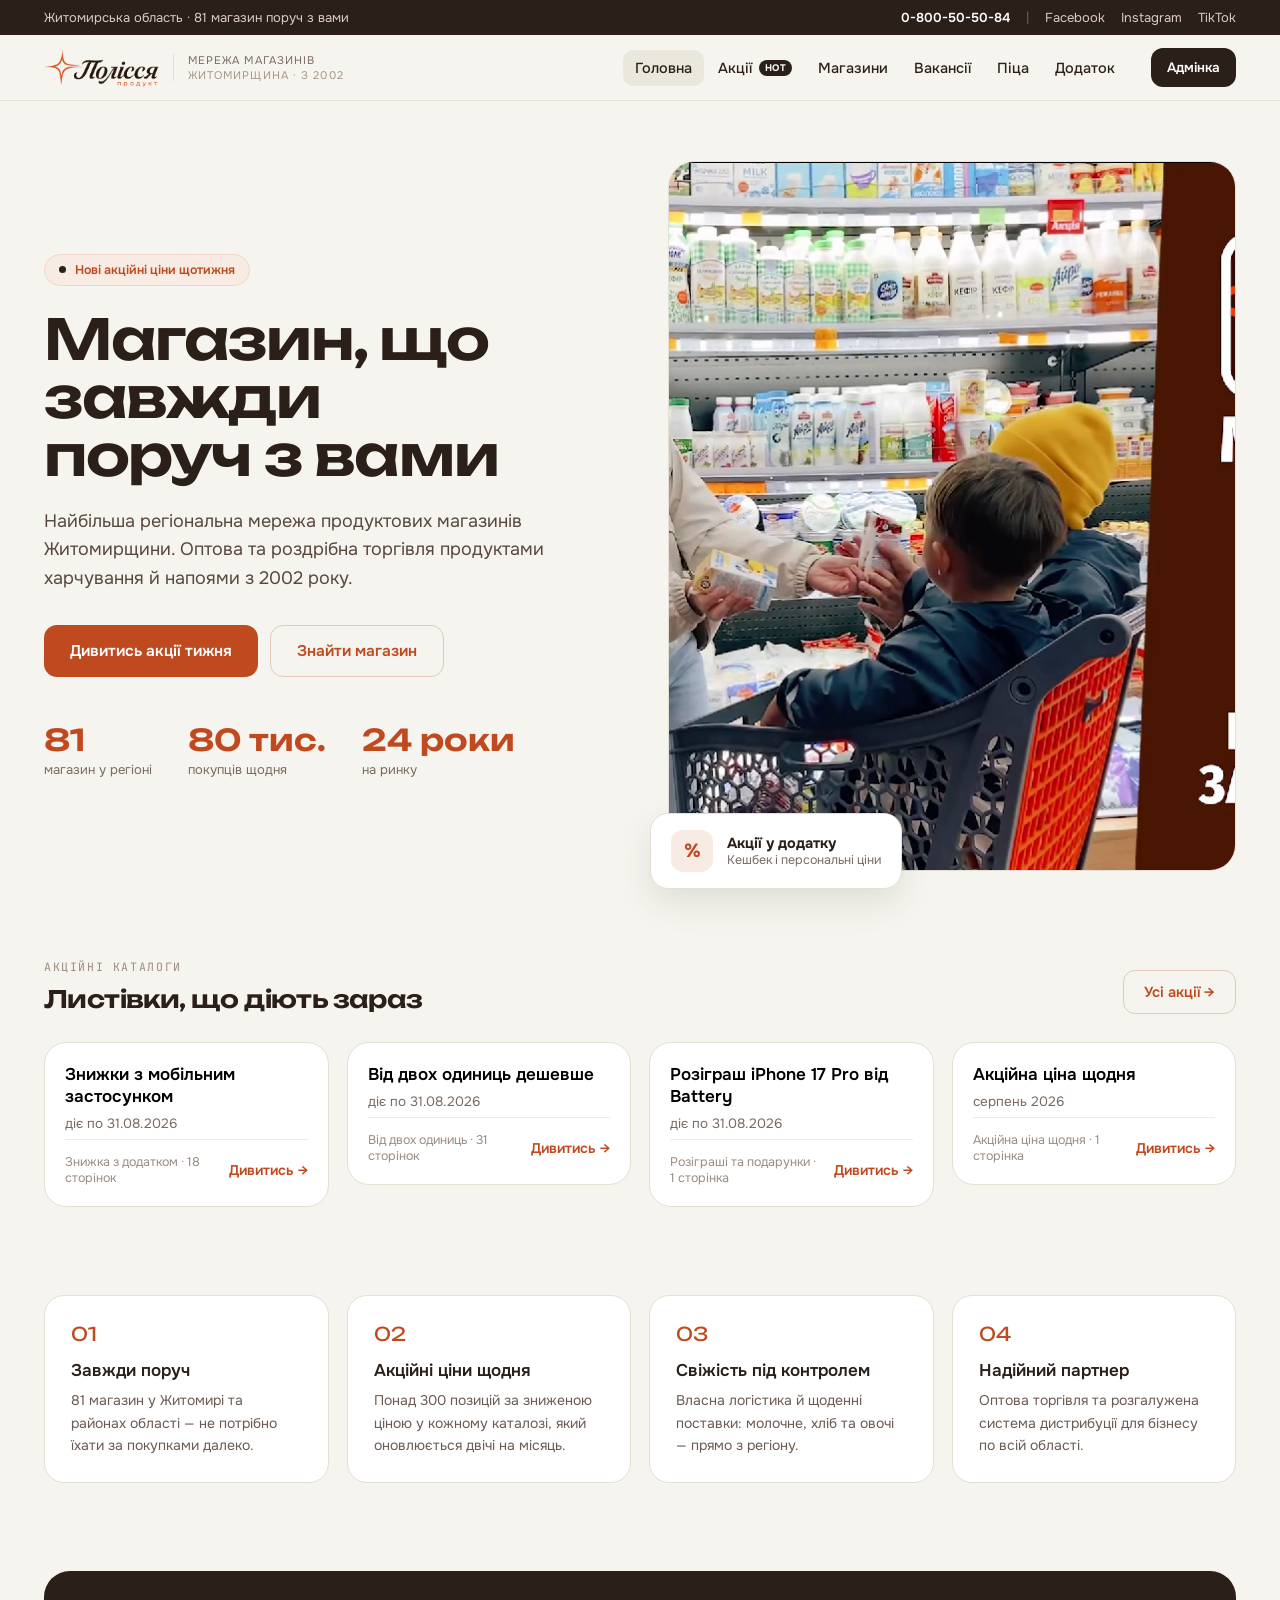
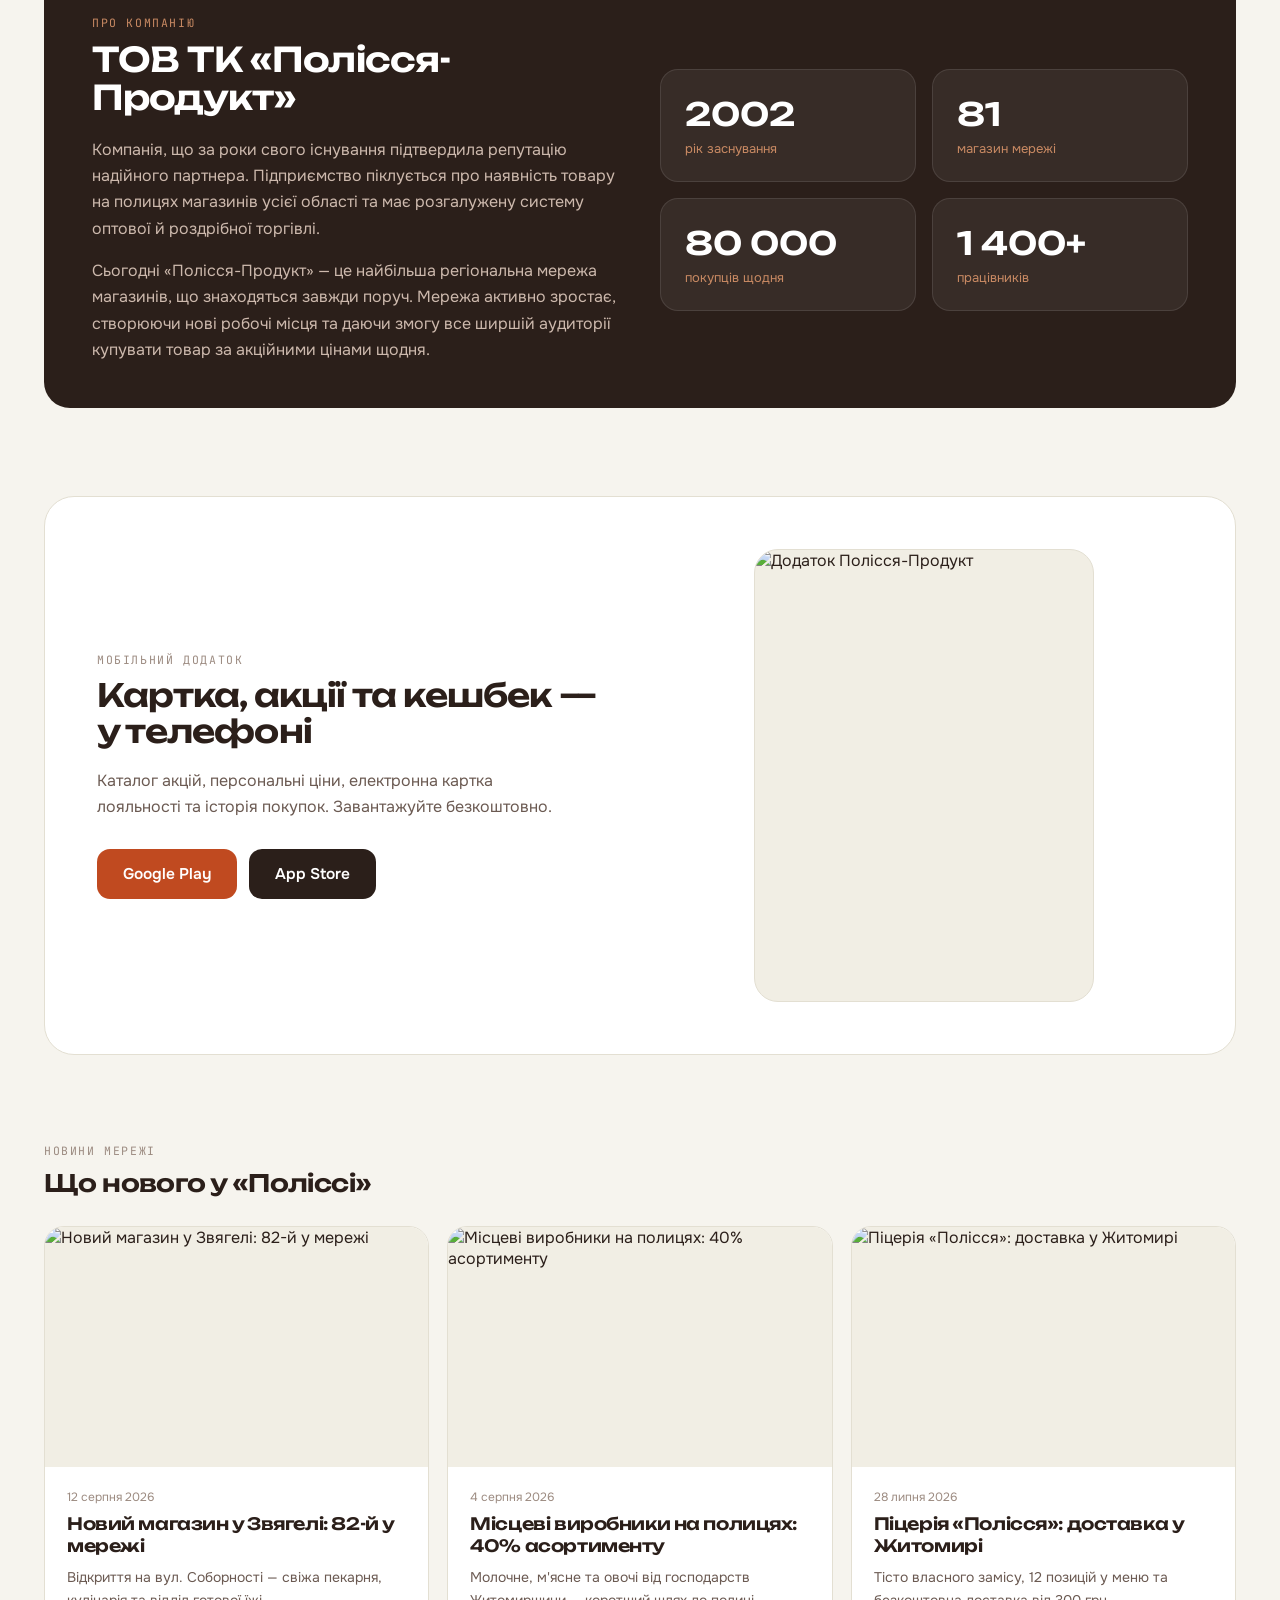
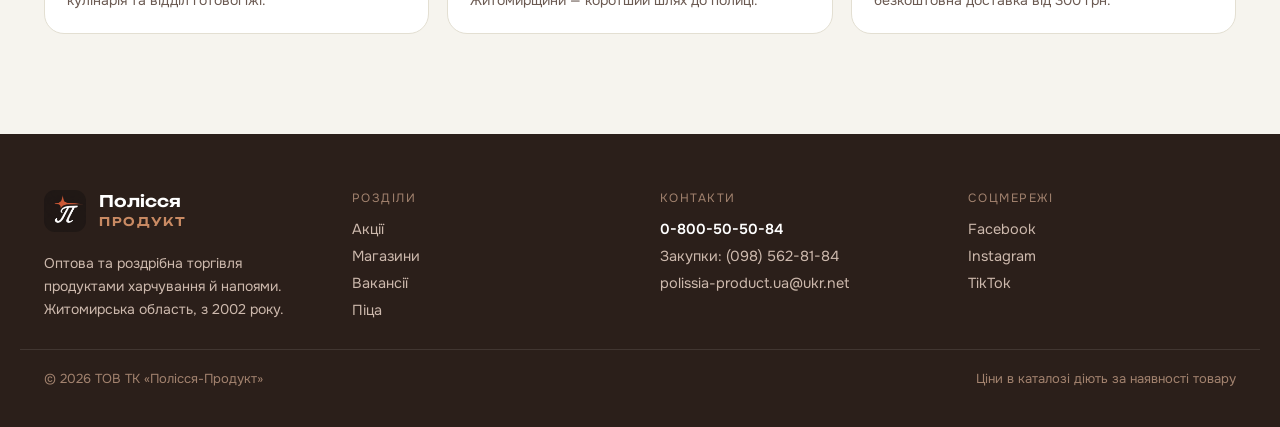
==== index.html @ ad2a41bc "Add files via upload" ====
<!DOCTYPE html>
<html lang="uk">
<head>
<meta charset="utf-8">
<meta name="viewport" content="width=device-width, initial-scale=1">
<title>Полісся-Продукт — мережа магазинів Житомирщини</title>
<meta name="description" content="ТОВ ТК «Полісся-Продукт» — найбільша регіональна мережа продуктових магазинів Житомирської області. 81 магазин, акційні каталоги, мобільний додаток з кешбеком, піцерії та вакансії.">
<meta name="keywords" content="Полісся-Продукт, магазини Житомир, акції Житомирщина, каталог акцій, піца Житомир, вакансії Житомир">
<link rel="canonical" href="https://polissya-product.ua/">
<meta property="og:type" content="website">
<meta property="og:locale" content="uk_UA">
<meta property="og:site_name" content="Полісся-Продукт">
<meta property="og:title" content="Полісся-Продукт — магазин, що завжди поруч">
<meta property="og:description" content="81 магазин у Житомирській області, акційні ціни щодня, мобільний додаток із кешбеком 1%.">
<meta property="og:image" content="assets/logo-trim.png">
<link rel="icon" type="image/png" href="assets/favicon.png">
<link rel="preconnect" href="https://fonts.googleapis.com">
<link rel="preconnect" href="https://fonts.gstatic.com" crossorigin>
<link href="https://fonts.googleapis.com/css2?family=Unbounded:wght@500;600;700&family=Onest:wght@400;500;600;700&family=JetBrains+Mono:wght@400;500&display=swap" rel="stylesheet">
<link rel="stylesheet" href="styles.css">
<script type="application/ld+json">
{
  "@context": "https://schema.org",
  "@type": "GroceryStore",
  "name": "ТОВ ТК «Полісся-Продукт»",
  "description": "Найбільша регіональна мережа продуктових магазинів Житомирської області. Заснована у 2002 році.",
  "foundingDate": "2002",
  "telephone": "0-800-50-50-84",
  "email": "polissia-product.ua@ukr.net",
  "areaServed": "Житомирська область, Україна",
  "sameAs": [
    "https://www.facebook.com/@PolissiaProduct",
    "https://www.instagram.com/polissya_product/",
    "https://www.tiktok.com/@polissya_product"
  ]
}
</script>
</head>
<body>

<div class="topbar">
  <div class="wrap topbar__in">
    <span>Житомирська область · 81 магазин поруч з вами</span>
    <div class="topbar__links">
      <a class="strong" href="tel:0800505084">0-800-50-50-84</a>
      <span class="sep">|</span>
      <a href="https://www.facebook.com/@PolissiaProduct">Facebook</a>
      <a href="https://www.instagram.com/polissya_product/">Instagram</a>
      <a href="https://www.tiktok.com/@polissya_product">TikTok</a>
    </div>
  </div>
</div>

<header class="site-header">
  <div class="wrap site-header__in">
    <button class="brand" data-nav="home" type="button">
      <img src="assets/logo-trim.png" alt="Полісся Продукт">
      <span class="brand__meta">
        <span>мережа магазинів</span>
        <span>Житомирщина · з 2002</span>
      </span>
    </button>
    <nav class="nav" id="nav">
      <button class="nav__btn" data-nav="home" type="button">Головна</button>
      <button class="nav__btn" data-nav="aktsii" type="button">Акції<span class="tag-hot">HOT</span></button>
      <button class="nav__btn" data-nav="stores" type="button">Магазини</button>
      <button class="nav__btn" data-nav="vacancies" type="button">Вакансії</button>
      <button class="nav__btn" data-nav="pizza" type="button">Піца</button>
      <button class="nav__btn" data-nav="app" type="button">Додаток</button>
    </nav>
    <button class="btn btn--dark btn--sm" id="adminLink" data-nav="admin" type="button" hidden>Адмінка</button>
  </div>
</header>

<div id="view"></div>

<footer class="site-footer">
  <div class="wrap site-footer__in">
    <div>
      <div class="site-footer__brand">
        <img src="assets/favicon.png" alt="">
        <h3>Полісся<br><span>продукт</span></h3>
      </div>
      <p>Оптова та роздрібна торгівля продуктами харчування й напоями. Житомирська область, з 2002 року.</p>
    </div>
    <div>
      <div class="site-footer__cap">Розділи</div>
      <div class="site-footer__col">
        <button data-nav="aktsii" type="button">Акції</button>
        <button data-nav="stores" type="button">Магазини</button>
        <button data-nav="vacancies" type="button">Вакансії</button>
        <button data-nav="pizza" type="button">Піца</button>
      </div>
    </div>
    <div>
      <div class="site-footer__cap">Контакти</div>
      <div class="site-footer__col">
        <a class="strong" href="tel:0800505084">0-800-50-50-84</a>
        <a href="tel:0985628184">Закупки: (098) 562-81-84</a>
        <a href="mailto:polissia-product.ua@ukr.net">polissia-product.ua@ukr.net</a>
      </div>
    </div>
    <div>
      <div class="site-footer__cap">Соцмережі</div>
      <div class="site-footer__col">
        <a href="https://www.facebook.com/@PolissiaProduct">Facebook</a>
        <a href="https://www.instagram.com/polissya_product/">Instagram</a>
        <a href="https://www.tiktok.com/@polissya_product">TikTok</a>
      </div>
    </div>
  </div>
  <div class="wrap site-footer__bar">
    <span id="secretTap">© 2026 ТОВ ТК «Полісся-Продукт»</span>
    <span>Ціни в каталозі діють за наявності товару</span>
  </div>
</footer>

<div id="modalRoot"></div>

<script src="data.js"></script>
<script src="app.js"></script>
</body>
</html>
---- styles.css ----
:root{
  --bg:#f6f4ee; --ink:#2b1f1a; --ink-2:#57483f; --muted:#6b5a52; --muted-2:#7a6a62;
  --faint:#9c8b81; --faint-2:#a9968b; --line:#e3dfd2; --line-2:#efece2; --tint:#f1eee4;
  --card:#fff; --brand:#c04a20; --brand-dark:#a33d19; --brand-deep:#8c3313;
  --brand-soft:#f8ebe3; --brand-line:#efd8c9; --brand-line-2:#e0cbbd;
  --dark:#2b1f1a; --dark-ink:#f6efe9; --dark-muted:#cdb9ad; --dark-accent:#c98a63;
  --sans:'Onest',system-ui,-apple-system,sans-serif;
  --display:'Unbounded',var(--sans); --mono:'JetBrains Mono',ui-monospace,monospace;
  --pad:clamp(15px,4vw,24px);
}
*{box-sizing:border-box}
html,body{margin:0;padding:0}
body{background:var(--bg);color:var(--ink);font-family:var(--sans);-webkit-font-smoothing:antialiased;min-height:100vh}
img{display:block}
a{color:var(--brand);text-decoration:none}
a:hover{color:var(--brand-deep)}
input,select,button,textarea{font-family:inherit}
::selection{background:#f7ddcd}
h1,h2,h3{font-family:var(--display);font-weight:600;letter-spacing:-.025em;margin:0}
p{margin:0}
.wrap{max-width:1240px;margin:0 auto;padding-left:var(--pad);padding-right:var(--pad)}
.eyebrow{font-family:var(--mono);font-size:11.5px;letter-spacing:.14em;text-transform:uppercase;color:var(--faint);margin-bottom:10px}
.sr{position:absolute;width:1px;height:1px;overflow:hidden;clip:rect(0 0 0 0)}

/* ---------- top bar + header ---------- */
.topbar{background:var(--dark);color:#dccbc1;font-size:13px}
.topbar__in{display:flex;align-items:center;justify-content:space-between;gap:16px;flex-wrap:wrap;padding-top:9px;padding-bottom:9px}
.topbar__links{display:flex;gap:16px;align-items:center;flex-wrap:wrap}
.topbar a{color:#dccbc1}
.topbar a.strong{color:#fff;font-weight:600}
.topbar .sep{opacity:.35}

.site-header{position:sticky;top:0;z-index:40;background:rgba(246,244,238,.93);backdrop-filter:blur(12px);border-bottom:1px solid var(--line)}
.site-header__in{display:flex;align-items:center;gap:16px;flex-wrap:wrap;padding-top:13px;padding-bottom:13px}
.brand{display:flex;align-items:center;gap:14px;cursor:pointer;flex-shrink:0;background:none;border:0;padding:0}
.brand img{height:38px;width:auto}
.brand__meta{line-height:1.1;padding-left:14px;border-left:1px solid var(--line);text-align:left}
.brand__meta span{display:block;font-size:11px;letter-spacing:.1em;text-transform:uppercase;color:var(--muted-2)}
.brand__meta span+span{color:var(--faint-2);margin-top:3px}
.nav{display:flex;gap:2px;margin-left:auto;align-items:center;flex-wrap:wrap;min-width:0}
.nav__btn{border:0;background:transparent;font-size:14.5px;font-weight:500;color:var(--ink);padding:9px 12px;border-radius:10px;cursor:pointer;display:flex;align-items:center;gap:7px;white-space:nowrap}
.nav__btn:hover{background:#eae7dc}
.nav__btn[aria-current="page"]{background:#eae7dc}
.tag-hot{background:var(--dark);color:#fff;font-size:9.5px;font-weight:700;padding:2px 6px;border-radius:20px;letter-spacing:.05em}
#adminLink{margin-left:8px;padding:11px 16px;font-size:13.5px;flex-shrink:0}

/* ---------- buttons ---------- */
.btn{border:0;border-radius:13px;padding:15px 26px;font-size:15.5px;font-weight:600;cursor:pointer;display:inline-block;text-align:center}
.btn--primary{background:var(--brand);color:#fff}
.btn--primary:hover{background:var(--brand-dark);color:#fff}
.btn--ghost{background:transparent;color:var(--brand);border:1.5px solid var(--brand-line-2)}
.btn--ghost:hover{background:#eae7dc;color:var(--brand)}
.btn--dark{background:var(--dark);color:#fff}
.btn--dark:hover{background:#000;color:#fff}
.btn--sm{padding:12px 20px;font-size:14.5px;border-radius:12px}
.btn--xs{padding:8px 14px;font-size:13px;border-radius:9px;font-weight:500}
.btn--chip{background:#eae7dc;color:var(--ink)}
.btn--chip:hover{background:#ded9c9}
.btn--danger{background:transparent;border:1px solid var(--brand-line);color:var(--brand-dark)}
.btn--danger:hover{background:var(--brand-soft)}
.btn-row{display:flex;gap:12px;flex-wrap:wrap}
.btn-row--tight{gap:10px}
.link-back{background:none;border:0;color:var(--muted-2);font-size:14px;padding:8px 0;cursor:pointer;margin-bottom:20px}

/* ---------- generic blocks ---------- */
.section{padding-top:clamp(46px,8vw,88px)}
.section--first{padding-top:clamp(30px,6vw,60px)}
.section--page{padding-top:clamp(24px,5vw,44px)}
.section-head{display:flex;align-items:flex-end;justify-content:space-between;gap:24px;margin-bottom:28px;flex-wrap:wrap}
.card{background:var(--card);border:1px solid var(--line);border-radius:20px;padding:26px}
.card__num{font-family:var(--display);font-size:19px;color:var(--brand);margin-bottom:14px}
.card__title{font-size:17px;font-weight:600;margin-bottom:8px}
.card__text{font-size:14px;line-height:1.6;color:var(--muted)}
.grid{display:grid;gap:18px}
.grid--auto{grid-template-columns:repeat(auto-fit,minmax(min(100%,240px),1fr))}
.grid--cards{grid-template-columns:repeat(auto-fit,minmax(min(100%,265px),1fr));align-items:stretch}
.grid--split{grid-template-columns:repeat(auto-fit,minmax(min(100%,320px),1fr));gap:clamp(30px,5vw,56px);align-items:center}
.grid--promos{align-items:start;grid-template-columns:repeat(auto-fit,minmax(min(100%,260px),1fr))}
.empty{background:var(--card);border:1px dashed var(--brand-line-2);border-radius:18px;padding:28px;font-size:15px;line-height:1.65;color:var(--muted-2);max-width:560px}
.note{background:var(--brand-soft);border:1px solid var(--brand-line);border-radius:16px;padding:18px 20px;margin-top:22px;max-width:760px;font-size:14.5px;line-height:1.65;color:var(--muted)}
.fine{font-size:13.5px;color:var(--faint);margin-top:16px}

/* ---------- home hero ---------- */
.hero{display:grid;grid-template-columns:repeat(auto-fit,minmax(min(100%,360px),1fr));gap:clamp(30px,5vw,56px);align-items:center}
.pill{display:inline-flex;align-items:center;gap:9px;background:var(--brand-soft);border:1px solid var(--brand-line);color:var(--brand);font-size:12.5px;font-weight:600;padding:7px 14px;border-radius:100px;margin-bottom:24px}
.pill i{width:7px;height:7px;border-radius:50%;background:var(--dark)}
.hero h1{font-size:clamp(33px,7.4vw,56px);line-height:1.04;margin-bottom:22px}
.hero__lead{font-size:18px;line-height:1.6;color:var(--ink-2);margin-bottom:32px;max-width:520px;text-wrap:pretty}
.stats{display:flex;gap:clamp(20px,4vw,36px);margin-top:clamp(26px,5vw,44px);flex-wrap:wrap}
.stats b{display:block;font-family:var(--display);font-size:30px;font-weight:600;color:var(--brand)}
.stats span{display:block;font-size:13px;color:var(--muted-2);margin-top:3px}
.hero__media{position:relative}
.frame{position:relative;overflow:hidden;background:var(--tint);border:1px solid var(--line)}
.frame img{position:absolute;inset:0;width:100%;height:100%;object-fit:cover}
.frame--fit img{object-fit:contain}
.frame--hero{aspect-ratio:4/5;border-radius:26px}
.hero__badge{position:absolute;bottom:-18px;left:-18px;background:var(--card);border:1px solid var(--line);border-radius:18px;padding:16px 20px;box-shadow:0 14px 34px rgba(15,51,35,.1);display:flex;align-items:center;gap:14px}
.hero__badge i{width:42px;height:42px;border-radius:12px;background:var(--brand-soft);display:grid;place-items:center;font-size:19px;color:var(--brand);font-weight:700;font-style:normal}
.hero__badge b{display:block;font-size:14.5px}
.hero__badge span{display:block;font-size:12.5px;color:var(--muted-2)}

/* ---------- promo cards ---------- */
.promo{background:var(--card);border:1px solid var(--line);border-radius:22px;overflow:hidden;cursor:pointer;display:flex;flex-direction:column;text-align:left;padding:0;transition:transform .18s ease,box-shadow .18s ease}
.promo:hover{transform:translateY(-3px);box-shadow:0 18px 38px rgba(43,31,26,.12)}
.promo__media{position:relative;aspect-ratio:4/3;background:#faf8f2;border-bottom:1px solid var(--line-2);overflow:hidden}
.promo__media img{position:absolute;inset:0;width:100%;height:100%;object-fit:contain}
.promo__ph{font-family:var(--mono);font-size:11px;color:var(--faint-2);text-align:center;line-height:1.7;padding:64px 20px}
.promo__badge{position:absolute;top:12px;left:12px;color:#fff;font-size:11.5px;font-weight:700;letter-spacing:.04em;padding:6px 11px;border-radius:9px;white-space:nowrap}
.promo__body{padding:20px;display:flex;flex-direction:column;gap:7px;flex:1}
.promo__title{font-size:17px;font-weight:600;line-height:1.3}
.promo__period{font-size:13.5px;color:var(--muted-2)}
.promo__foot{display:flex;align-items:center;justify-content:space-between;gap:10px;margin-top:auto;padding-top:14px;border-top:1px solid var(--line-2);font-size:12.5px;color:var(--faint)}
.promo__foot b{font-size:14px;font-weight:600;color:var(--brand);white-space:nowrap}

/* ---------- dark panels ---------- */
.panel-dark{background:var(--dark);color:var(--dark-ink);border-radius:26px;padding:clamp(22px,4.5vw,44px) clamp(18px,4.5vw,48px)}
.panel-dark h1,.panel-dark h2{color:#fff}
.panel-dark p{color:var(--dark-muted);line-height:1.65}
.panel-dark .eyebrow{color:var(--dark-accent)}
.panel-dark--split{display:grid;grid-template-columns:repeat(auto-fit,minmax(min(100%,320px),1fr));gap:40px;align-items:center}
.panel-light{background:var(--card);border:1px solid var(--line);border-radius:30px;padding:clamp(26px,4.5vw,52px);display:grid;grid-template-columns:repeat(auto-fit,minmax(min(100%,320px),1fr));gap:48px;align-items:center}
.metrics{display:grid;grid-template-columns:1fr 1fr;gap:16px}
.metric{background:rgba(255,255,255,.06);border:1px solid rgba(255,255,255,.1);border-radius:18px;padding:24px}
.metric b{display:block;font-family:var(--display);font-size:32px;font-weight:600;color:#fff}
.metric span{display:block;font-size:13px;color:var(--dark-accent);margin-top:6px}
.badge-hot{display:inline-flex;align-items:center;gap:8px;background:var(--brand);color:#fff;font-size:12px;font-weight:700;padding:6px 12px;border-radius:100px;letter-spacing:.05em;margin-bottom:18px}
.hero-cover{position:relative;aspect-ratio:4/3;border-radius:18px;background:repeating-linear-gradient(135deg,rgba(255,255,255,.09) 0 10px,rgba(255,255,255,.03) 10px 20px);border:1px solid rgba(255,255,255,.12);overflow:hidden;display:grid;place-items:center}
.hero-cover img{position:absolute;inset:0;width:100%;height:100%;object-fit:contain}
.hero-cover span{font-family:var(--mono);font-size:11px;color:var(--dark-accent);text-align:center;line-height:1.7}

/* ---------- tabs, chips ---------- */
.tabs{display:flex;gap:6px;background:var(--card);border:1px solid var(--line);border-radius:13px;padding:5px;width:fit-content;flex-wrap:wrap}
.tabs button{border:0;background:transparent;color:var(--muted);padding:10px 18px;border-radius:9px;font-size:14.5px;font-weight:600;cursor:pointer}
.tabs button[aria-selected="true"]{background:var(--dark);color:#fff}
.filters{display:flex;gap:8px;flex-wrap:wrap;margin:28px 0}
.chip{border:1.5px solid var(--line);background:var(--card);color:var(--muted);padding:9px 16px;border-radius:100px;font-size:14px;font-weight:500;cursor:pointer;white-space:nowrap}
.chip[aria-pressed="true"]{border-color:var(--brand);background:var(--brand-soft);color:var(--brand-dark)}

/* ---------- viewer ---------- */
.viewer{background:var(--card);border:1px solid var(--line);border-radius:26px;padding:18px;display:flex;flex-direction:column;gap:16px}
.viewer__stage{position:relative;background:var(--bg);border-radius:18px;min-height:min(420px,52vw);display:grid;place-items:center;overflow:hidden}
.viewer__stage img{max-width:100%;max-height:min(76vh,900px);width:auto;height:auto}
.viewer__ph{padding:80px 24px;text-align:center;font-family:var(--mono);font-size:12px;color:var(--faint-2);line-height:1.8}
.viewer__nav{position:absolute;top:50%;transform:translateY(-50%);width:44px;height:44px;border-radius:50%;border:0;background:rgba(43,31,26,.75);color:#fff;font-size:19px;cursor:pointer}
.viewer__nav:hover{background:var(--dark)}
.viewer__nav--prev{left:14px}
.viewer__nav--next{right:14px}
.viewer__count{position:absolute;bottom:14px;left:50%;transform:translateX(-50%);background:rgba(43,31,26,.8);color:#fff;font-size:12.5px;font-weight:600;padding:6px 13px;border-radius:100px}
.thumbs{display:flex;gap:10px;overflow-x:auto;padding:2px}
.thumb{position:relative;flex:0 0 auto;width:92px;aspect-ratio:4/3;border-radius:10px;overflow:hidden;border:2px solid var(--line);cursor:pointer;background:#faf8f2;padding:0}
.thumb[aria-current="true"]{border-color:var(--brand)}
.thumb img{position:absolute;inset:0;width:100%;height:100%;object-fit:contain}
.single-head{display:flex;align-items:flex-end;justify-content:space-between;gap:24px;flex-wrap:wrap;margin-bottom:22px}
.single-head h1{font-size:clamp(25px,5.2vw,36px);line-height:1.1;margin:0 0 8px}
.single-head .meta{font-size:15px;color:var(--muted-2)}
.type-badge{display:inline-flex;color:#fff;font-size:11.5px;font-weight:700;letter-spacing:.04em;padding:6px 11px;border-radius:9px;margin-bottom:14px}

/* ---------- stores ---------- */
.stores{display:grid;grid-template-columns:repeat(auto-fit,minmax(min(100%,300px),1fr));gap:20px;align-items:start}
.stores__list{background:var(--card);border:1px solid var(--line);border-radius:22px;padding:18px;display:flex;flex-direction:column;gap:12px}
.stores__scroll{display:flex;flex-direction:column;gap:8px;max-height:520px;overflow-y:auto}
.store{border:1px solid var(--line);background:var(--card);border-radius:14px;padding:14px 16px;cursor:pointer;text-align:left}
.store[aria-current="true"]{border-color:var(--brand);background:var(--brand-soft)}
.store b{display:block;font-size:15px;font-weight:600;margin-bottom:4px}
.store span{display:block;font-size:13.5px;color:var(--muted)}
.store em{display:block;font-style:normal;font-size:12.5px;color:var(--faint);margin-top:6px}
.map{border:1px solid var(--line);border-radius:22px;overflow:hidden;height:min(600px,78vh);background:#eae7dc}
.map iframe{width:100%;height:100%;border:0;display:block}
.contact b{display:block;font-size:12.5px;color:var(--faint);margin-bottom:8px;font-weight:400}
.contact a{font-family:var(--display);font-size:22px;font-weight:600;letter-spacing:-.02em}
.contact a.email{font-family:var(--sans);font-size:18px;letter-spacing:0}
.contact span{display:block;font-size:13px;color:var(--muted-2);margin-top:8px}

/* ---------- jobs / pizza ---------- */
.job{background:var(--card);border:1px solid var(--line);border-radius:18px;padding:22px 26px;display:grid;grid-template-columns:minmax(200px,1.6fr) minmax(120px,1fr) auto;gap:20px;align-items:center}
.job__title{font-size:17.5px;font-weight:600;margin-bottom:4px}
.job__terms{font-size:13.5px;color:var(--muted-2)}
.job__label{font-size:12px;color:var(--faint);margin-bottom:3px}
.job__city{font-size:14.5px;font-weight:500}
.job__call{display:flex;flex-direction:column;gap:2px;background:var(--brand-soft);color:var(--brand);padding:11px 20px;border-radius:12px;white-space:nowrap;text-align:center}
.job__call:hover{background:#f0dcd0;color:var(--brand)}
.job__call small{font-size:11.5px;font-weight:500;opacity:.75}
.job__call b{font-size:15px;font-weight:700}
.stack{display:flex;flex-direction:column;gap:12px}
.zone{background:var(--card);border:1px solid var(--line);border-radius:18px;padding:22px}
.zone b{display:block;font-size:16.5px;font-weight:600;margin-bottom:3px}
.zone span{display:block;font-size:14px;color:var(--muted-2);margin-bottom:14px;line-height:1.5}
.zone a{font-family:var(--display);font-size:17px;font-weight:600;letter-spacing:-.01em}
.pizza{background:var(--card);border:1px solid var(--line);border-radius:20px;overflow:hidden;display:flex;flex-direction:column}
.pizza__media{position:relative;aspect-ratio:4/3;background:var(--tint);overflow:hidden}
.pizza__media img{position:absolute;inset:0;width:100%;height:100%;object-fit:cover}
.pizza__body{padding:22px;display:flex;flex-direction:column;gap:8px;flex:1}
.pizza__head{display:flex;align-items:baseline;justify-content:space-between;gap:12px}
.pizza__name{font-size:17.5px;font-weight:600;line-height:1.3}
.pizza__price{font-family:var(--display);font-size:19px;font-weight:600;color:var(--brand);white-space:nowrap}
.pizza__desc{font-size:14px;line-height:1.55;color:var(--muted);flex:1}
.pizza__size{border-top:1px solid var(--line-2);padding-top:12px;margin-top:4px;font-family:var(--mono);font-size:11.5px;letter-spacing:.06em;color:var(--faint)}
.leaflet{background:var(--card);border:1px solid var(--line);border-radius:22px;padding:18px;overflow:hidden}
.leaflet img{width:100%;height:auto}

/* ---------- app page ---------- */
.steps{display:flex;flex-direction:column;gap:14px;margin-bottom:34px}
.step{display:flex;gap:14px;align-items:flex-start}
.step i{width:26px;height:26px;border-radius:8px;background:var(--brand-soft);color:var(--brand);display:grid;place-items:center;font-size:13px;font-weight:700;flex-shrink:0;font-style:normal}
.step b{display:block;font-size:15.5px;font-weight:600}
.step span{display:block;font-size:14px;color:var(--muted);margin-top:3px}
.shots{display:grid;grid-template-columns:1fr 1fr;gap:16px;align-items:start}
.shot{position:relative;aspect-ratio:3/4;border-radius:24px;overflow:hidden;border:1px solid var(--line);background:var(--card)}
.shot img{position:absolute;inset:0;width:100%;height:100%;object-fit:contain}
.shot--offset{margin-top:28px}
.phone-frame{position:relative;aspect-ratio:3/4;width:min(100%,340px);justify-self:center;border-radius:24px;overflow:hidden;border:1px solid var(--line);background:var(--tint)}
.phone-frame img{position:absolute;inset:0;width:100%;height:100%;object-fit:contain}
.poster{border-radius:24px;overflow:hidden;border:1px solid var(--line);background:var(--card)}
.poster img{width:100%;height:auto}

/* ---------- admin ---------- */
.admin-head{display:flex;align-items:flex-end;justify-content:space-between;gap:24px;flex-wrap:wrap;margin-bottom:26px}
.admin-head h1{font-size:clamp(26px,5vw,36px)}
.form-card{background:var(--card);border:1px solid var(--brand-line);border-radius:22px;padding:28px;margin-bottom:24px;box-shadow:0 14px 34px rgba(43,31,26,.08)}
.form-card__title{font-size:19px;font-weight:600;margin-bottom:22px}
.fields{display:grid;grid-template-columns:repeat(auto-fit,minmax(min(100%,180px),1fr));gap:16px;margin-bottom:16px}
.field{display:flex;flex-direction:column;gap:7px;font-size:13px;color:var(--muted)}
.field input,.field select,.field textarea{background:var(--bg);border:1px solid var(--line);border-radius:11px;padding:12px 14px;font-size:15px;color:var(--ink);outline:none}
.field textarea{line-height:1.55;resize:vertical}
.field input:focus,.field select:focus,.field textarea:focus{border-color:var(--brand)}
.field .hint{font-size:12.5px;line-height:1.5;color:var(--faint)}
.drop{display:flex;gap:14px;align-items:center;background:var(--bg);border:1px dashed var(--brand-line-2);border-radius:14px;padding:14px}
.drop--col{flex-direction:column;align-items:stretch}
.drop__thumb{position:relative;width:72px;aspect-ratio:4/3;border-radius:9px;overflow:hidden;background:#faf8f2;flex-shrink:0}
.drop__thumb--wide{width:88px;aspect-ratio:16/10}
.drop__thumb img{position:absolute;inset:0;width:100%;height:100%;object-fit:contain}
.drop input[type=file]{font-size:13px;color:var(--muted)}
.form-actions{display:flex;gap:10px;align-items:center;flex-wrap:wrap}
.form-actions .hint{font-size:13px;color:var(--faint)}
.table{background:var(--card);border:1px solid var(--line);border-radius:22px;overflow:auto;margin-bottom:18px}
.table__row{display:grid;gap:16px;padding:16px 24px;align-items:center;font-size:14.5px;border-bottom:1px solid var(--tint)}
.table__row--head{background:var(--tint);border-bottom:1px solid var(--line);font-size:11.5px;font-family:var(--mono);letter-spacing:.1em;text-transform:uppercase;color:var(--faint)}
.table__foot{padding:16px 24px;font-size:13px;color:var(--faint)}
.table__thumb{position:relative;width:56px;aspect-ratio:4/3;border-radius:8px;overflow:hidden;background:#faf8f2}
.table__thumb--wide{width:88px;aspect-ratio:16/10}
.table__thumb img{position:absolute;inset:0;width:100%;height:100%;object-fit:contain}
.table__sub{font-size:12.5px;color:var(--faint);font-weight:400;margin-top:3px;line-height:1.5}
.table__actions{display:flex;gap:8px}
.status{font-size:12.5px;font-weight:700;padding:4px 10px;border-radius:8px}
.status--live{background:var(--brand-soft);color:var(--brand-dark)}
.status--archive{background:var(--tint);color:var(--muted-2)}
.cols-promos .table__row{grid-template-columns:64px 2.2fr 1.2fr .8fr .9fr auto;min-width:840px}
.cols-news .table__row{grid-template-columns:96px 2.4fr 1fr auto;min-width:760px}
.cols-jobs .table__row{grid-template-columns:2fr 2fr 1fr auto;min-width:720px}
.cols-zones .table__row{grid-template-columns:1.2fr 2fr 1.2fr auto;min-width:720px}
.cols-menu .table__row{grid-template-columns:96px 2.4fr .8fr .8fr auto;min-width:800px}
.strong-brand{color:var(--brand);font-weight:600}

/* ---------- news ---------- */
.news{background:var(--card);border:1px solid var(--line);border-radius:20px;overflow:hidden;display:flex;flex-direction:column}
.news:hover{box-shadow:0 16px 34px rgba(15,51,35,.08)}
.news__media{position:relative;aspect-ratio:16/10;background:var(--tint);overflow:hidden;flex-shrink:0}
.news__media img{position:absolute;inset:0;width:100%;height:100%;object-fit:cover}
.news__body{padding:22px;flex:1}
.news__date{font-size:12px;color:var(--faint);margin-bottom:8px}
.news__title{font-size:17px;font-weight:600;line-height:1.35;margin-bottom:8px}
.news__text{font-size:14px;line-height:1.6;color:var(--muted)}

/* ---------- modal ---------- */
.modal{position:fixed;inset:0;z-index:90;background:rgba(43,31,26,.55);backdrop-filter:blur(4px);display:grid;place-items:center;padding:24px}
.modal__box{background:var(--card);border-radius:24px;padding:34px;width:100%;max-width:380px;box-shadow:0 30px 70px rgba(43,31,26,.3)}
.modal__box h2{font-size:21px;margin-bottom:8px}
.modal__box p{font-size:14px;line-height:1.6;color:var(--muted-2);margin-bottom:22px}
.modal__box input{width:100%;background:var(--bg);border:1px solid var(--line);border-radius:12px;padding:14px 16px;font-size:16px;letter-spacing:.2em;outline:none;margin-bottom:12px}
.modal__box input:focus{border-color:var(--brand)}
.modal__err{font-size:13px;color:var(--brand-dark);margin-bottom:12px}
.modal__actions{display:flex;gap:10px}
.modal__actions .btn{flex:1;padding:13px;font-size:15px}
.modal__actions .btn--ghost{flex:0 0 auto;padding:13px 18px;border-color:var(--line)}

/* ---------- footer ---------- */
.site-footer{margin-top:100px;background:var(--dark);color:var(--dark-muted)}
.site-footer__in{display:grid;grid-template-columns:repeat(auto-fit,minmax(180px,1fr));gap:40px;padding-top:56px;padding-bottom:28px}
.site-footer h3{font-family:var(--display);font-weight:600;font-size:16px;color:#fff;line-height:1.2;letter-spacing:0}
.site-footer h3 span{color:var(--dark-accent);font-size:12px;letter-spacing:.14em;text-transform:uppercase}
.site-footer__brand{display:flex;align-items:center;gap:13px;margin-bottom:20px}
.site-footer__brand img{height:42px;width:42px;border-radius:11px}
.site-footer p{font-size:14px;line-height:1.65;max-width:320px}
.site-footer__cap{font-size:12px;letter-spacing:.12em;text-transform:uppercase;color:#a3836f;margin-bottom:14px}
.site-footer__col{display:flex;flex-direction:column;gap:9px;font-size:14.5px;align-items:flex-start}
.site-footer__col a,.site-footer__col button{color:var(--dark-muted);font-size:14.5px;background:none;border:0;padding:0;text-align:left;cursor:pointer}
.site-footer__col a:hover,.site-footer__col button:hover{color:#fff}
.site-footer__col a.strong{color:#fff;font-weight:600}
.site-footer__bar{padding-top:20px;padding-bottom:40px;border-top:1px solid rgba(255,255,255,.1);display:flex;justify-content:space-between;gap:20px;font-size:13px;color:#a3836f;flex-wrap:wrap}
.site-footer__bar span{user-select:none}

@media (max-width:720px){
  .job{grid-template-columns:1fr;gap:14px}
  .metrics{grid-template-columns:1fr 1fr}
  .hero__badge{position:static;margin-top:16px;left:auto;bottom:auto}
}
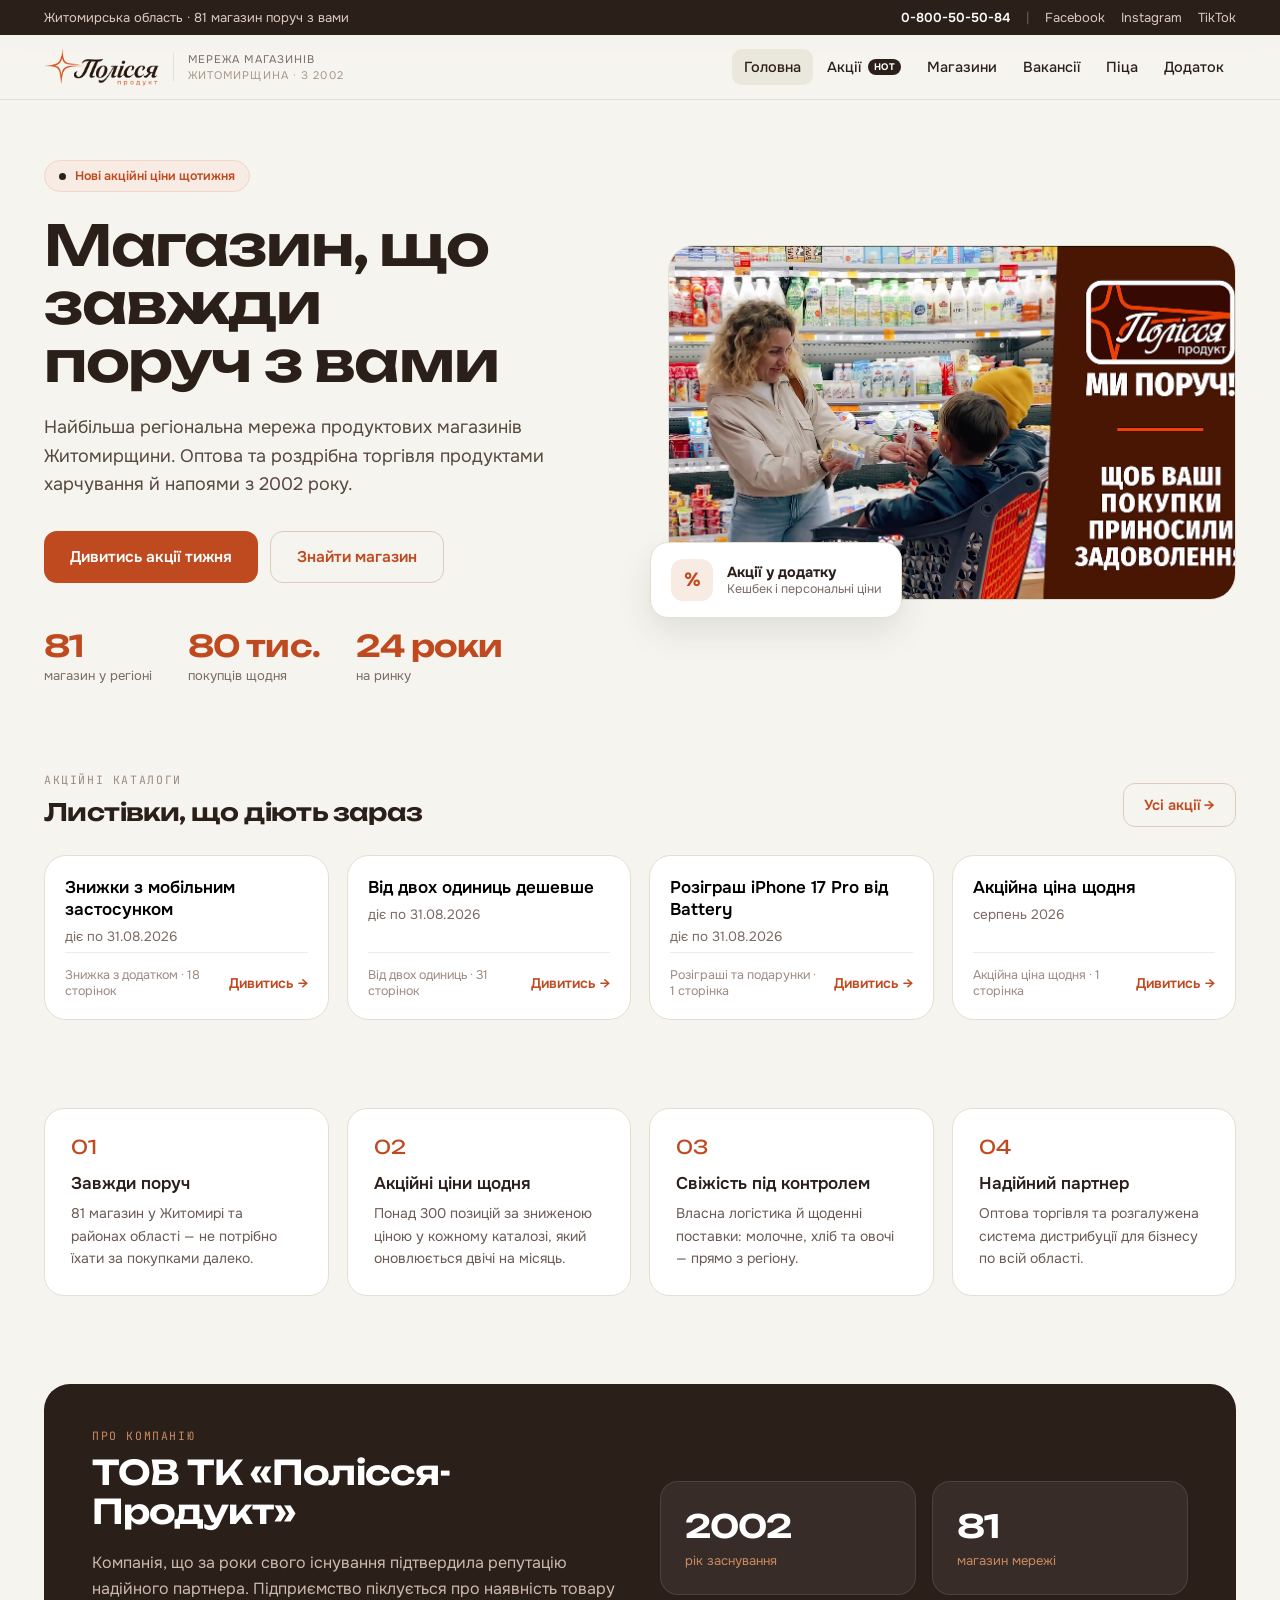
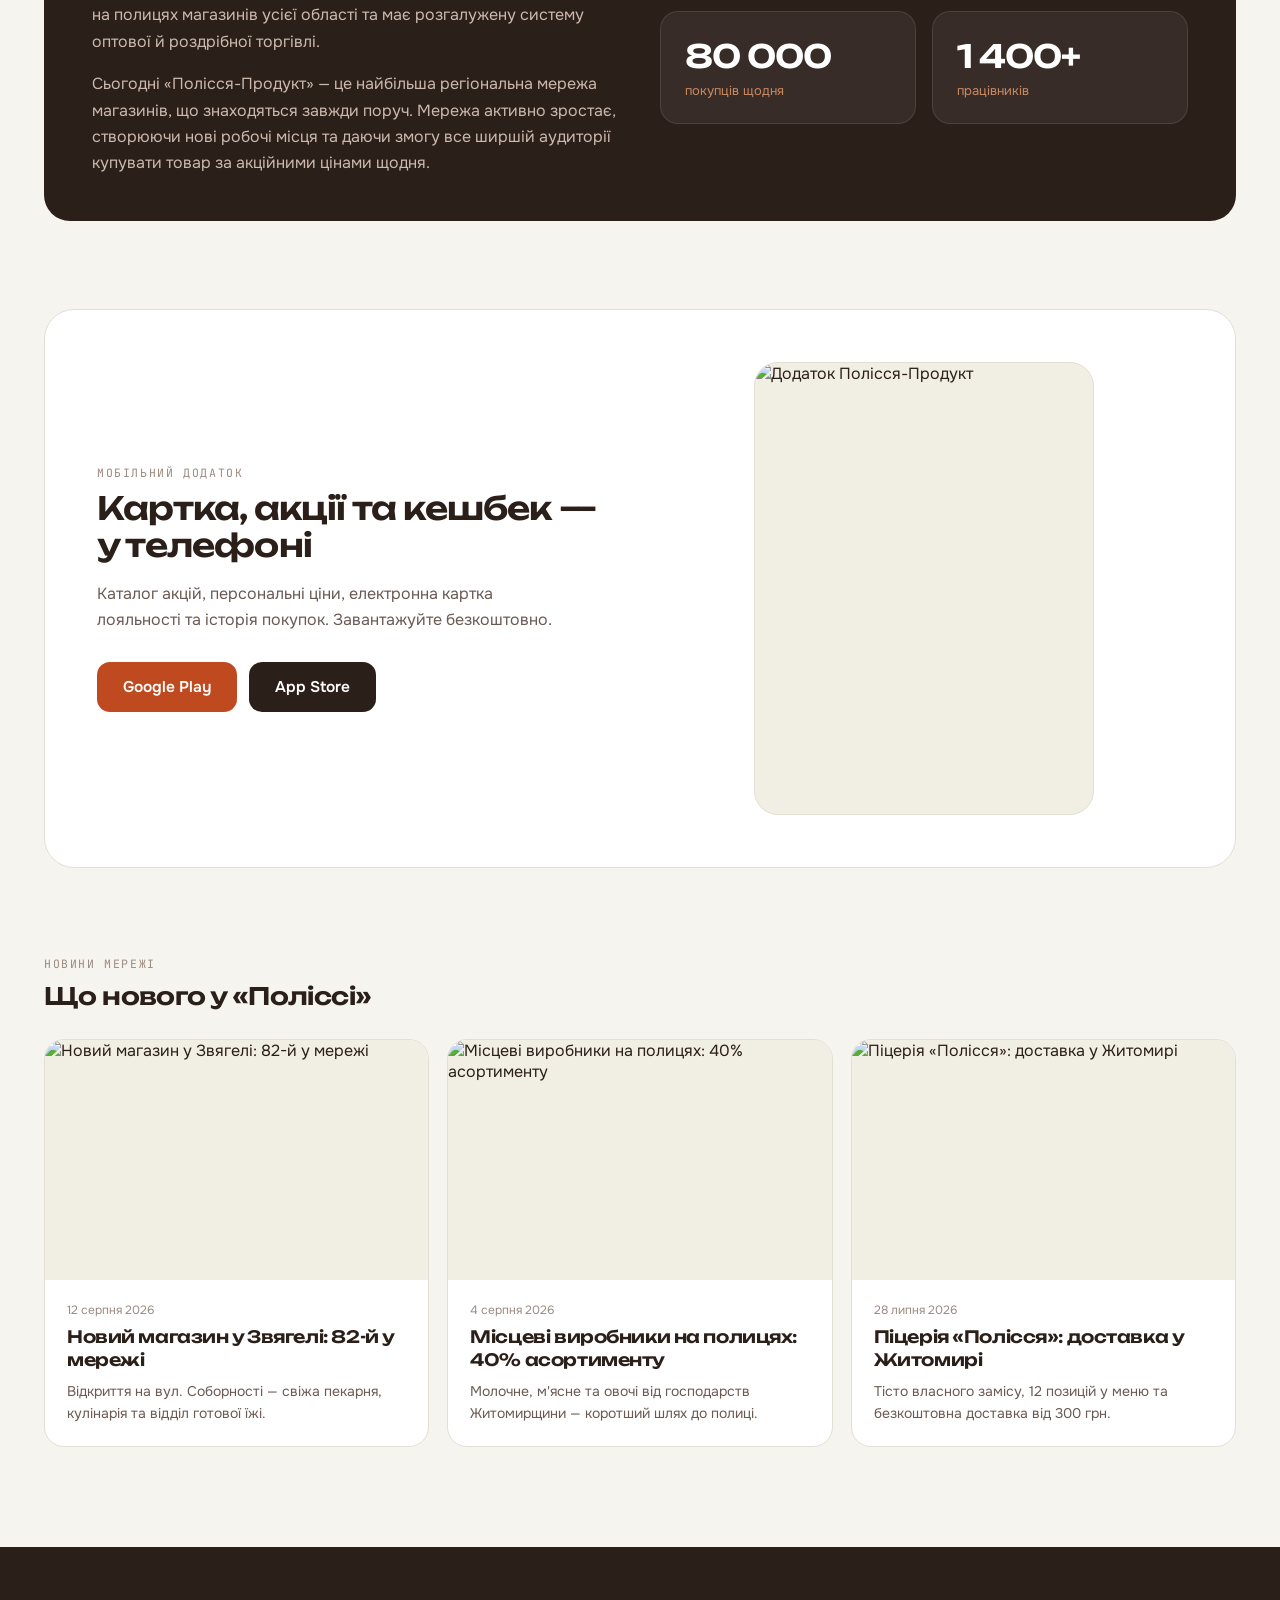
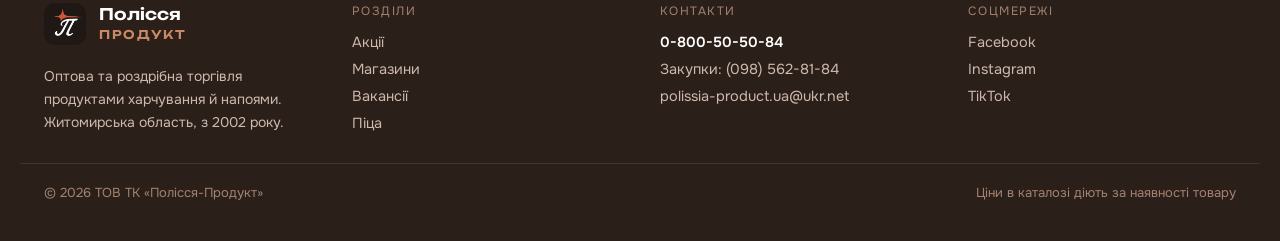
==== commit c5a9c9a8: "2" ====
--- a/index.html
+++ b/index.html
@@ -60,6 +60,7 @@
         <span>Житомирщина · з 2002</span>
       </span>
     </button>
+    <button class="burger" id="burger" type="button" aria-expanded="false" aria-controls="nav" aria-label="Меню"><i></i><i></i><i></i></button>
     <nav class="nav" id="nav">
       <button class="nav__btn" data-nav="home" type="button">Головна</button>
       <button class="nav__btn" data-nav="aktsii" type="button">Акції<span class="tag-hot">HOT</span></button>
@@ -67,8 +68,8 @@
       <button class="nav__btn" data-nav="vacancies" type="button">Вакансії</button>
       <button class="nav__btn" data-nav="pizza" type="button">Піца</button>
       <button class="nav__btn" data-nav="app" type="button">Додаток</button>
+      <button class="btn btn--dark btn--sm" id="adminLink" data-nav="admin" type="button" hidden>Адмінка</button>
     </nav>
-    <button class="btn btn--dark btn--sm" id="adminLink" data-nav="admin" type="button" hidden>Адмінка</button>
   </div>
 </header>
 
--- a/styles.css
+++ b/styles.css
@@ -9,6 +9,7 @@
   --pad:clamp(15px,4vw,24px);
 }
 *{box-sizing:border-box}
+[hidden]{display:none !important}
 html,body{margin:0;padding:0}
 body{background:var(--bg);color:var(--ink);font-family:var(--sans);-webkit-font-smoothing:antialiased;min-height:100vh}
 img{display:block}
@@ -37,6 +38,14 @@
 .brand__meta{line-height:1.1;padding-left:14px;border-left:1px solid var(--line);text-align:left}
 .brand__meta span{display:block;font-size:11px;letter-spacing:.1em;text-transform:uppercase;color:var(--muted-2)}
 .brand__meta span+span{color:var(--faint-2);margin-top:3px}
+.burger{display:none;margin-left:auto;width:44px;height:44px;border-radius:12px;border:1px solid var(--line);background:var(--card);cursor:pointer;position:relative;flex-shrink:0}
+.burger i{position:absolute;left:12px;right:12px;height:2px;border-radius:2px;background:var(--ink);transition:transform .22s ease,opacity .18s ease}
+.burger i:nth-child(1){top:15px}
+.burger i:nth-child(2){top:21px}
+.burger i:nth-child(3){top:27px}
+.burger[aria-expanded="true"] i:nth-child(1){transform:translateY(6px) rotate(45deg)}
+.burger[aria-expanded="true"] i:nth-child(2){opacity:0}
+.burger[aria-expanded="true"] i:nth-child(3){transform:translateY(-6px) rotate(-45deg)}
 .nav{display:flex;gap:2px;margin-left:auto;align-items:center;flex-wrap:wrap;min-width:0}
 .nav__btn{border:0;background:transparent;font-size:14.5px;font-weight:500;color:var(--ink);padding:9px 12px;border-radius:10px;cursor:pointer;display:flex;align-items:center;gap:7px;white-space:nowrap}
 .nav__btn:hover{background:#eae7dc}
@@ -67,15 +76,17 @@
 .section--first{padding-top:clamp(30px,6vw,60px)}
 .section--page{padding-top:clamp(24px,5vw,44px)}
 .section-head{display:flex;align-items:flex-end;justify-content:space-between;gap:24px;margin-bottom:28px;flex-wrap:wrap}
-.card{background:var(--card);border:1px solid var(--line);border-radius:20px;padding:26px}
+.card{background:var(--card);border:1px solid var(--line);border-radius:20px;padding:26px;height:100%}
 .card__num{font-family:var(--display);font-size:19px;color:var(--brand);margin-bottom:14px}
 .card__title{font-size:17px;font-weight:600;margin-bottom:8px}
 .card__text{font-size:14px;line-height:1.6;color:var(--muted)}
 .grid{display:grid;gap:18px}
-.grid--auto{grid-template-columns:repeat(auto-fit,minmax(min(100%,240px),1fr))}
+.grid--auto{grid-template-columns:repeat(auto-fit,minmax(min(100%,240px),1fr));align-items:stretch}
+.grid--zones{grid-template-columns:repeat(auto-fit,minmax(min(100%,250px),1fr));align-items:stretch;gap:14px}
+.grid--menu{grid-template-columns:repeat(auto-fit,minmax(min(100%,250px),1fr));align-items:stretch}
 .grid--cards{grid-template-columns:repeat(auto-fit,minmax(min(100%,265px),1fr));align-items:stretch}
 .grid--split{grid-template-columns:repeat(auto-fit,minmax(min(100%,320px),1fr));gap:clamp(30px,5vw,56px);align-items:center}
-.grid--promos{align-items:start;grid-template-columns:repeat(auto-fit,minmax(min(100%,260px),1fr))}
+.grid--promos{align-items:stretch;grid-template-columns:repeat(auto-fit,minmax(min(100%,260px),1fr))}
 .empty{background:var(--card);border:1px dashed var(--brand-line-2);border-radius:18px;padding:28px;font-size:15px;line-height:1.65;color:var(--muted-2);max-width:560px}
 .note{background:var(--brand-soft);border:1px solid var(--brand-line);border-radius:16px;padding:18px 20px;margin-top:22px;max-width:760px;font-size:14.5px;line-height:1.65;color:var(--muted)}
 .fine{font-size:13.5px;color:var(--faint);margin-top:16px}
@@ -86,21 +97,21 @@
 .pill i{width:7px;height:7px;border-radius:50%;background:var(--dark)}
 .hero h1{font-size:clamp(33px,7.4vw,56px);line-height:1.04;margin-bottom:22px}
 .hero__lead{font-size:18px;line-height:1.6;color:var(--ink-2);margin-bottom:32px;max-width:520px;text-wrap:pretty}
-.stats{display:flex;gap:clamp(20px,4vw,36px);margin-top:clamp(26px,5vw,44px);flex-wrap:wrap}
-.stats b{display:block;font-family:var(--display);font-size:30px;font-weight:600;color:var(--brand)}
-.stats span{display:block;font-size:13px;color:var(--muted-2);margin-top:3px}
+.stats{display:flex;gap:clamp(18px,4vw,36px);margin-top:clamp(26px,5vw,44px);flex-wrap:wrap}
+.stats b{display:block;font-family:var(--display);font-size:clamp(24px,6vw,30px);font-weight:600;color:var(--brand);white-space:nowrap;letter-spacing:-.03em}
+.stats span{display:block;font-size:clamp(12.5px,3vw,13px);color:var(--muted-2);margin-top:3px}
 .hero__media{position:relative}
 .frame{position:relative;overflow:hidden;background:var(--tint);border:1px solid var(--line)}
 .frame img{position:absolute;inset:0;width:100%;height:100%;object-fit:cover}
 .frame--fit img{object-fit:contain}
-.frame--hero{aspect-ratio:4/5;border-radius:26px}
+.frame--hero{aspect-ratio:16/10;border-radius:26px}
 .hero__badge{position:absolute;bottom:-18px;left:-18px;background:var(--card);border:1px solid var(--line);border-radius:18px;padding:16px 20px;box-shadow:0 14px 34px rgba(15,51,35,.1);display:flex;align-items:center;gap:14px}
 .hero__badge i{width:42px;height:42px;border-radius:12px;background:var(--brand-soft);display:grid;place-items:center;font-size:19px;color:var(--brand);font-weight:700;font-style:normal}
 .hero__badge b{display:block;font-size:14.5px}
 .hero__badge span{display:block;font-size:12.5px;color:var(--muted-2)}
 
 /* ---------- promo cards ---------- */
-.promo{background:var(--card);border:1px solid var(--line);border-radius:22px;overflow:hidden;cursor:pointer;display:flex;flex-direction:column;text-align:left;padding:0;transition:transform .18s ease,box-shadow .18s ease}
+.promo{background:var(--card);border:1px solid var(--line);border-radius:22px;overflow:hidden;cursor:pointer;display:flex;flex-direction:column;height:100%;text-align:left;padding:0;transition:transform .18s ease,box-shadow .18s ease}
 .promo:hover{transform:translateY(-3px);box-shadow:0 18px 38px rgba(43,31,26,.12)}
 .promo__media{position:relative;aspect-ratio:4/3;background:#faf8f2;border-bottom:1px solid var(--line-2);overflow:hidden}
 .promo__media img{position:absolute;inset:0;width:100%;height:100%;object-fit:contain}
@@ -120,9 +131,9 @@
 .panel-dark--split{display:grid;grid-template-columns:repeat(auto-fit,minmax(min(100%,320px),1fr));gap:40px;align-items:center}
 .panel-light{background:var(--card);border:1px solid var(--line);border-radius:30px;padding:clamp(26px,4.5vw,52px);display:grid;grid-template-columns:repeat(auto-fit,minmax(min(100%,320px),1fr));gap:48px;align-items:center}
 .metrics{display:grid;grid-template-columns:1fr 1fr;gap:16px}
-.metric{background:rgba(255,255,255,.06);border:1px solid rgba(255,255,255,.1);border-radius:18px;padding:24px}
-.metric b{display:block;font-family:var(--display);font-size:32px;font-weight:600;color:#fff}
-.metric span{display:block;font-size:13px;color:var(--dark-accent);margin-top:6px}
+.metric{background:rgba(255,255,255,.06);border:1px solid rgba(255,255,255,.1);border-radius:18px;padding:clamp(16px,3.4vw,24px);min-width:0}
+.metric b{display:block;font-family:var(--display);font-size:clamp(21px,5.2vw,32px);font-weight:600;color:#fff;white-space:nowrap;letter-spacing:-.03em}
+.metric span{display:block;font-size:clamp(12px,2.9vw,13px);color:var(--dark-accent);margin-top:6px;line-height:1.35}
 .badge-hot{display:inline-flex;align-items:center;gap:8px;background:var(--brand);color:#fff;font-size:12px;font-weight:700;padding:6px 12px;border-radius:100px;letter-spacing:.05em;margin-bottom:18px}
 .hero-cover{position:relative;aspect-ratio:4/3;border-radius:18px;background:repeating-linear-gradient(135deg,rgba(255,255,255,.09) 0 10px,rgba(255,255,255,.03) 10px 20px);border:1px solid rgba(255,255,255,.12);overflow:hidden;display:grid;place-items:center}
 .hero-cover img{position:absolute;inset:0;width:100%;height:100%;object-fit:contain}
@@ -182,11 +193,11 @@
 .job__call small{font-size:11.5px;font-weight:500;opacity:.75}
 .job__call b{font-size:15px;font-weight:700}
 .stack{display:flex;flex-direction:column;gap:12px}
-.zone{background:var(--card);border:1px solid var(--line);border-radius:18px;padding:22px}
+.zone{background:var(--card);border:1px solid var(--line);border-radius:18px;padding:22px;display:flex;flex-direction:column;height:100%}
 .zone b{display:block;font-size:16.5px;font-weight:600;margin-bottom:3px}
 .zone span{display:block;font-size:14px;color:var(--muted-2);margin-bottom:14px;line-height:1.5}
-.zone a{font-family:var(--display);font-size:17px;font-weight:600;letter-spacing:-.01em}
-.pizza{background:var(--card);border:1px solid var(--line);border-radius:20px;overflow:hidden;display:flex;flex-direction:column}
+.zone a{font-family:var(--display);font-size:17px;font-weight:600;letter-spacing:-.01em;margin-top:auto}
+.pizza{background:var(--card);border:1px solid var(--line);border-radius:20px;overflow:hidden;display:flex;flex-direction:column;height:100%}
 .pizza__media{position:relative;aspect-ratio:4/3;background:var(--tint);overflow:hidden}
 .pizza__media img{position:absolute;inset:0;width:100%;height:100%;object-fit:cover}
 .pizza__body{padding:22px;display:flex;flex-direction:column;gap:8px;flex:1}
@@ -252,7 +263,7 @@
 .strong-brand{color:var(--brand);font-weight:600}
 
 /* ---------- news ---------- */
-.news{background:var(--card);border:1px solid var(--line);border-radius:20px;overflow:hidden;display:flex;flex-direction:column}
+.news{background:var(--card);border:1px solid var(--line);border-radius:20px;overflow:hidden;display:flex;flex-direction:column;height:100%}
 .news:hover{box-shadow:0 16px 34px rgba(15,51,35,.08)}
 .news__media{position:relative;aspect-ratio:16/10;background:var(--tint);overflow:hidden;flex-shrink:0}
 .news__media img{position:absolute;inset:0;width:100%;height:100%;object-fit:cover}
@@ -289,8 +300,37 @@
 .site-footer__bar{padding-top:20px;padding-bottom:40px;border-top:1px solid rgba(255,255,255,.1);display:flex;justify-content:space-between;gap:20px;font-size:13px;color:#a3836f;flex-wrap:wrap}
 .site-footer__bar span{user-select:none}
 
+@media (max-width:980px){
+  .brand__meta{display:none}
+  .burger{display:block}
+  .site-header__in{flex-wrap:nowrap;gap:12px}
+  .nav{position:fixed;left:0;right:0;top:0;margin:0;display:none;flex-direction:column;align-items:stretch;gap:4px;background:var(--bg);border-bottom:1px solid var(--line);box-shadow:0 20px 44px rgba(43,31,26,.16);padding:74px 16px 18px;z-index:39;max-height:100vh;overflow-y:auto}
+  .nav--open{display:flex}
+  .nav__btn{font-size:16.5px;padding:15px 16px;border-radius:12px;justify-content:space-between}
+  #adminLink{order:9;margin:6px 0 0;width:100%;padding:15px 16px;font-size:15px}
+  #adminLink[hidden]{display:none !important}
+}
 @media (max-width:720px){
   .job{grid-template-columns:1fr;gap:14px}
-  .metrics{grid-template-columns:1fr 1fr}
   .hero__badge{position:static;margin-top:16px;left:auto;bottom:auto}
+  .topbar__in{flex-direction:column;align-items:flex-start;gap:7px;font-size:12.5px}
+  .topbar__links{gap:12px}
+  .topbar .sep{display:none}
+  .shots{gap:12px}
+  .shot--offset{margin-top:0}
+  .viewer{padding:12px;border-radius:20px}
+  .viewer__nav{width:38px;height:38px;font-size:17px}
+  .viewer__nav--prev{left:8px}
+  .viewer__nav--next{right:8px}
+  .thumb{width:74px}
+  .panel-dark,.panel-light{border-radius:22px}
+  .site-footer{margin-top:64px}
+  .site-footer__in{gap:30px;padding-top:42px}
+  .form-card{padding:20px;border-radius:18px}
+  .tabs button{padding:10px 14px;font-size:14px}
 }
+@media (max-width:420px){
+  .metrics{gap:10px}
+  .stats{gap:16px}
+  .stats>div{min-width:calc(50% - 8px)}
+}
